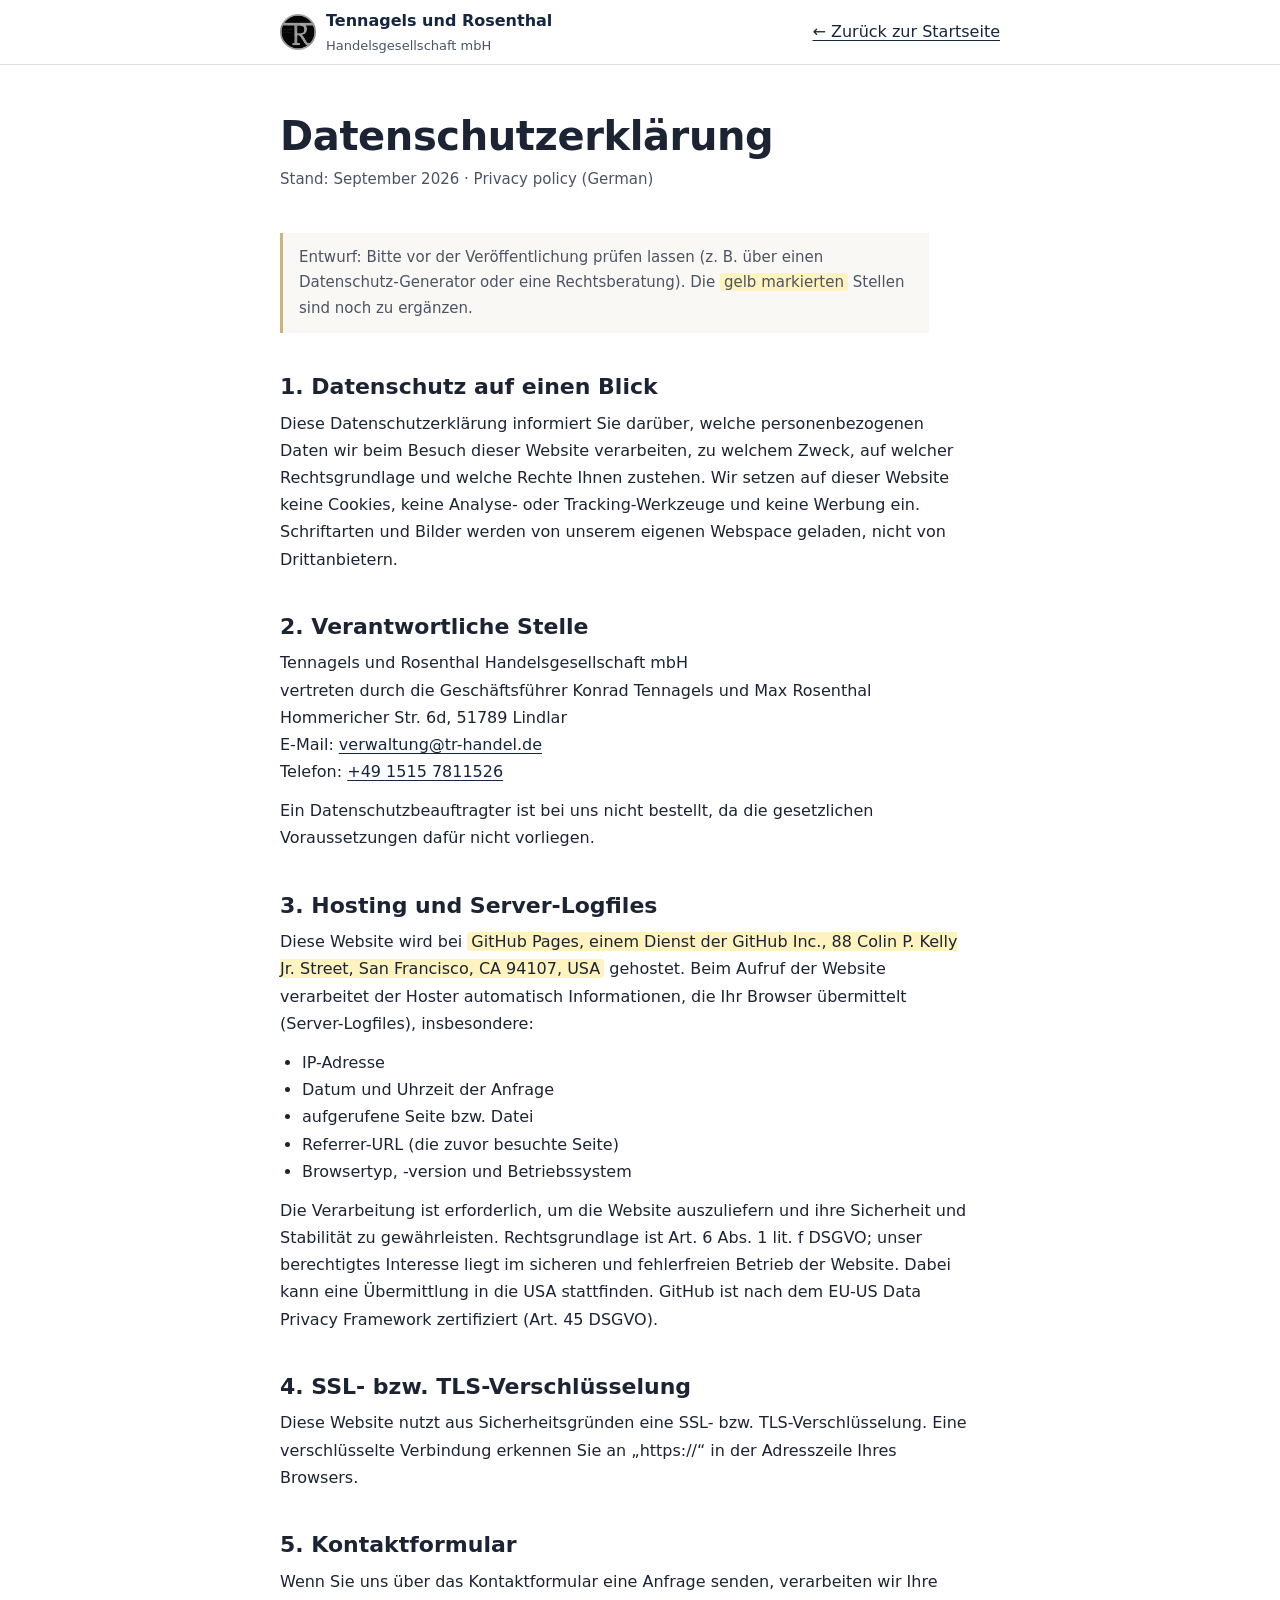
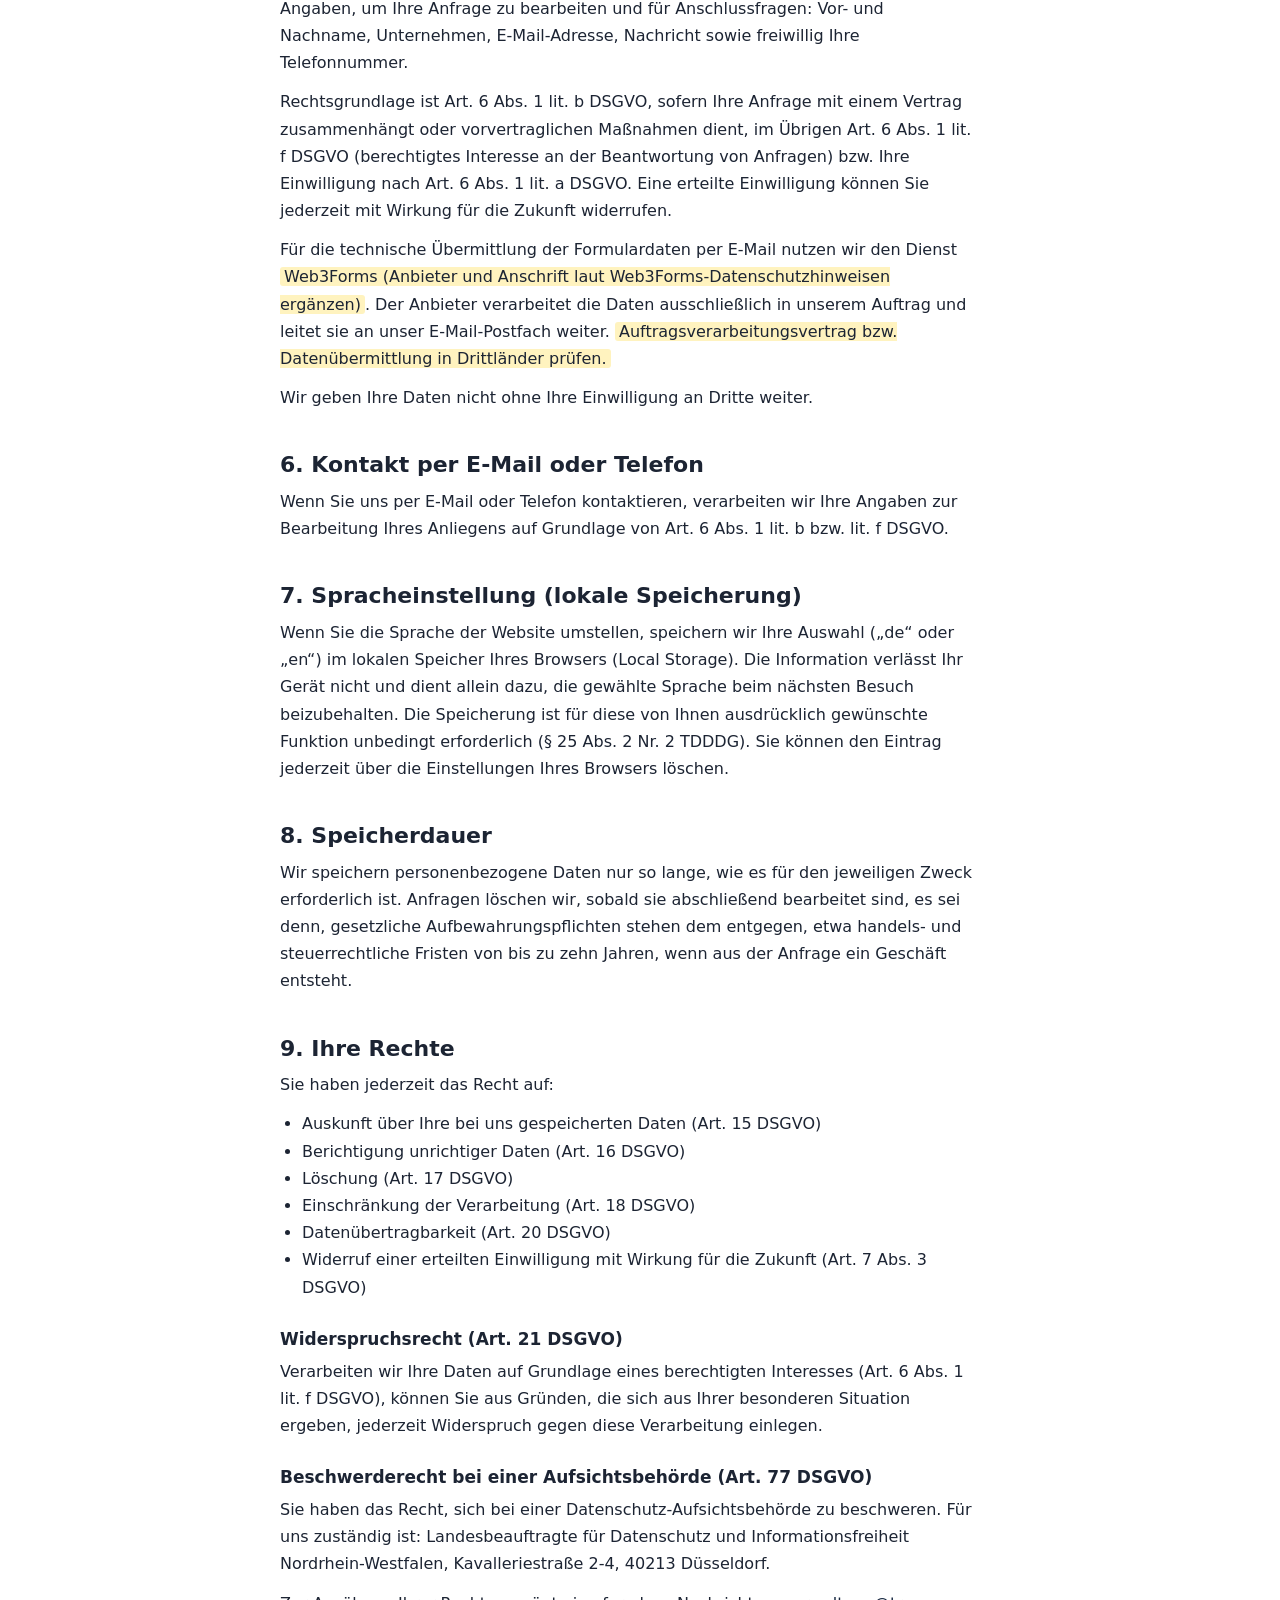
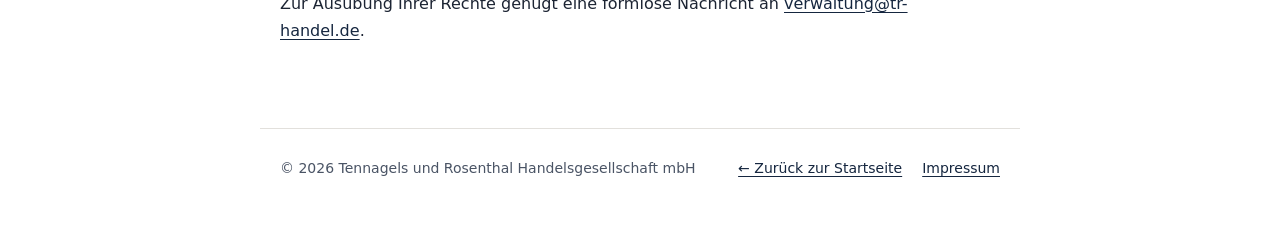
==== datenschutz.html @ ce82dd79 "T&R" ====
<!doctype html>
<html lang="de">
<head>
  <meta charset="utf-8">
  <meta name="viewport" content="width=device-width, initial-scale=1">
  <title>Datenschutzerklärung | Tennagels und Rosenthal Handelsgesellschaft mbH</title>
  <meta name="robots" content="noindex, follow">
  <link rel="icon" href="assets/favicon.png" type="image/png">
  <style>
    /* Schlichte Rechtsseiten (Impressum / Datenschutz) */

    :root { --text: #1c2433; --muted: #4a5465; --line: #e2e0dc; --link: #15263f; --focus: #15263f; --todo: #fff3bf; color-scheme: light; }
    *, *::before, *::after { box-sizing: border-box; }
    [hidden] { display: none !important; }
    body { margin: 0; font-family: system-ui, -apple-system, "Segoe UI", Roboto, Arial, sans-serif; font-size: 1rem; line-height: 1.7; color: var(--text); background: #fff; }
    a { color: var(--link); text-underline-offset: 3px; }
    :focus-visible { outline: 3px solid var(--focus); outline-offset: 3px; border-radius: 3px; }
    ::selection { background: #c9b38a; color: #0c1626; }

    .skip-link { position: absolute; left: 16px; top: -60px; padding: 10px 16px; background: #15263f; color: #fff; border-radius: 6px; font-weight: 600; }
    .skip-link:focus { top: 12px; }

    .bar { border-bottom: 1px solid var(--line); }
    .bar__inner, main, .foot { max-width: 760px; margin: 0 auto; padding-inline: 20px; }
    .bar__inner { display: flex; align-items: center; justify-content: space-between; gap: 16px; min-height: 64px; flex-wrap: wrap; }
    .bar__name { display: inline-flex; align-items: center; gap: 10px; font-weight: 600; text-decoration: none; }
    .bar__logo { width: 36px; height: 36px; flex: none; }
    .bar__name small { display: block; font-weight: 400; font-size: .8125rem; color: var(--muted); }
    .back { display: inline-flex; align-items: center; min-height: 44px; font-weight: 500; }

    main { padding-block: 48px 72px; }
    h1 { font-size: clamp(1.875rem, 4vw, 2.5rem); line-height: 1.15; margin: 0 0 8px; letter-spacing: -.01em; }
    .stand { color: var(--muted); margin: 0 0 40px; font-size: .9375rem; }
    h2 { font-size: 1.375rem; line-height: 1.3; margin: 40px 0 8px; } /* KI-Check 13: klarer Abstand zur Zwischenüberschrift */
    h3 { font-size: 1.0625rem; margin: 24px 0 4px; }
    p, ul { margin: 0 0 12px; }
    main p, main li, main address { max-width: 68ch; } /* KI-Check 13 */
    ul { padding-left: 22px; }
    address { font-style: normal; margin-bottom: 12px; }
    .todo { background: var(--todo); padding: 0 4px; border-radius: 3px; }
    .note { border-left: 3px solid #c9b38a; background: #faf8f4; padding: 12px 16px; margin: 0 0 32px; font-size: .9375rem; color: var(--muted); }

    .foot { border-top: 1px solid var(--line); padding-block: 24px 40px; font-size: .875rem; color: var(--muted); display: flex; gap: 12px 20px; flex-wrap: wrap; align-items: center; justify-content: space-between; }
    .foot__nav { display: flex; gap: 4px 20px; flex-wrap: wrap; }
    .foot__nav a { display: inline-flex; align-items: center; min-height: 32px; }
  </style>
</head>
<body>
  <a class="skip-link" href="#main">Zum Inhalt springen</a>
  <header class="bar">
    <div class="bar__inner">
      <a class="bar__name" href="index.html"><img class="bar__logo" src="assets/logo-256.webp" width="36" height="36" alt=""><span>Tennagels und Rosenthal<small>Handelsgesellschaft&nbsp;mbH</small></span></a>
      <a class="back" href="index.html">← Zurück zur Startseite</a>
    </div>
  </header>

  <main id="main">
    <h1>Datenschutzerklärung</h1>
    <p class="stand">Stand: September 2026 · <span lang="en">Privacy policy (German)</span></p>

    <!-- ENTWURF: vor Veröffentlichung prüfen lassen, gelbe Stellen ergänzen, Box entfernen -->
    <p class="note">Entwurf: Bitte vor der Veröffentlichung prüfen lassen (z.&nbsp;B. über einen Datenschutz-Generator oder eine Rechtsberatung). Die <span class="todo">gelb markierten</span> Stellen sind noch zu ergänzen.</p>

    <h2>1. Datenschutz auf einen Blick</h2>
    <p>Diese Datenschutzerklärung informiert Sie darüber, welche personenbezogenen Daten wir beim Besuch dieser Website verarbeiten, zu welchem Zweck, auf welcher Rechtsgrundlage und welche Rechte Ihnen zustehen. Wir setzen auf dieser Website keine Cookies, keine Analyse- oder Tracking-Werkzeuge und keine Werbung ein. Schriftarten und Bilder werden von unserem eigenen Webspace geladen, nicht von Drittanbietern.</p>

    <h2>2. Verantwortliche Stelle</h2>
    <address>
      Tennagels und Rosenthal Handelsgesellschaft&nbsp;mbH<br>
      vertreten durch die Geschäftsführer Konrad Tennagels und Max Rosenthal<br>
      Hommericher Str. 6d, 51789 Lindlar<br>
      E-Mail: <a href="mailto:verwaltung@tr-handel.de">verwaltung@tr-handel.de</a><br>
      Telefon: <a href="tel:+4915157811526">+49 1515 7811526</a>
    </address>
    <p>Ein Datenschutzbeauftragter ist bei uns nicht bestellt, da die gesetzlichen Voraussetzungen dafür nicht vorliegen.</p>

    <h2>3. Hosting und Server-Logfiles</h2>
    <!-- Bei Umzug auf eigenen Webspace: Anbieter hier austauschen -->
    <p>Diese Website wird bei <span class="todo">GitHub Pages, einem Dienst der GitHub Inc., 88 Colin P. Kelly Jr. Street, San Francisco, CA 94107, USA</span> gehostet. Beim Aufruf der Website verarbeitet der Hoster automatisch Informationen, die Ihr Browser übermittelt (Server-Logfiles), insbesondere:</p>
    <ul>
      <li>IP-Adresse</li>
      <li>Datum und Uhrzeit der Anfrage</li>
      <li>aufgerufene Seite bzw. Datei</li>
      <li>Referrer-URL (die zuvor besuchte Seite)</li>
      <li>Browsertyp, -version und Betriebssystem</li>
    </ul>
    <p>Die Verarbeitung ist erforderlich, um die Website auszuliefern und ihre Sicherheit und Stabilität zu gewährleisten. Rechtsgrundlage ist Art. 6 Abs. 1 lit. f DSGVO; unser berechtigtes Interesse liegt im sicheren und fehlerfreien Betrieb der Website. Dabei kann eine Übermittlung in die USA stattfinden. GitHub ist nach dem EU-US Data Privacy Framework zertifiziert (Art. 45 DSGVO).</p>

    <h2>4. SSL- bzw. TLS-Verschlüsselung</h2>
    <p>Diese Website nutzt aus Sicherheitsgründen eine SSL- bzw. TLS-Verschlüsselung. Eine verschlüsselte Verbindung erkennen Sie an „https://“ in der Adresszeile Ihres Browsers.</p>

    <h2>5. Kontaktformular</h2>
    <p>Wenn Sie uns über das Kontaktformular eine Anfrage senden, verarbeiten wir Ihre Angaben, um Ihre Anfrage zu bearbeiten und für Anschlussfragen: Vor- und Nachname, Unternehmen, E-Mail-Adresse, Nachricht sowie freiwillig Ihre Telefonnummer.</p>
    <p>Rechtsgrundlage ist Art. 6 Abs. 1 lit. b DSGVO, sofern Ihre Anfrage mit einem Vertrag zusammenhängt oder vorvertraglichen Maßnahmen dient, im Übrigen Art. 6 Abs. 1 lit. f DSGVO (berechtigtes Interesse an der Beantwortung von Anfragen) bzw. Ihre Einwilligung nach Art. 6 Abs. 1 lit. a DSGVO. Eine erteilte Einwilligung können Sie jederzeit mit Wirkung für die Zukunft widerrufen.</p>
    <p>Für die technische Übermittlung der Formulardaten per E-Mail nutzen wir den Dienst <span class="todo">Web3Forms (Anbieter und Anschrift laut Web3Forms-Datenschutzhinweisen ergänzen)</span>. Der Anbieter verarbeitet die Daten ausschließlich in unserem Auftrag und leitet sie an unser E-Mail-Postfach weiter. <span class="todo">Auftragsverarbeitungsvertrag bzw. Datenübermittlung in Drittländer prüfen.</span></p>
    <p>Wir geben Ihre Daten nicht ohne Ihre Einwilligung an Dritte weiter.</p>

    <h2>6. Kontakt per E-Mail oder Telefon</h2>
    <p>Wenn Sie uns per E-Mail oder Telefon kontaktieren, verarbeiten wir Ihre Angaben zur Bearbeitung Ihres Anliegens auf Grundlage von Art. 6 Abs. 1 lit. b bzw. lit. f DSGVO.</p>

    <h2>7. Spracheinstellung (lokale Speicherung)</h2>
    <p>Wenn Sie die Sprache der Website umstellen, speichern wir Ihre Auswahl („de“ oder „en“) im lokalen Speicher Ihres Browsers (Local Storage). Die Information verlässt Ihr Gerät nicht und dient allein dazu, die gewählte Sprache beim nächsten Besuch beizubehalten. Die Speicherung ist für diese von Ihnen ausdrücklich gewünschte Funktion unbedingt erforderlich (§ 25 Abs. 2 Nr. 2 TDDDG). Sie können den Eintrag jederzeit über die Einstellungen Ihres Browsers löschen.</p>

    <h2>8. Speicherdauer</h2>
    <p>Wir speichern personenbezogene Daten nur so lange, wie es für den jeweiligen Zweck erforderlich ist. Anfragen löschen wir, sobald sie abschließend bearbeitet sind, es sei denn, gesetzliche Aufbewahrungspflichten stehen dem entgegen, etwa handels- und steuerrechtliche Fristen von bis zu zehn Jahren, wenn aus der Anfrage ein Geschäft entsteht.</p>

    <h2>9. Ihre Rechte</h2>
    <p>Sie haben jederzeit das Recht auf:</p>
    <ul>
      <li>Auskunft über Ihre bei uns gespeicherten Daten (Art. 15 DSGVO)</li>
      <li>Berichtigung unrichtiger Daten (Art. 16 DSGVO)</li>
      <li>Löschung (Art. 17 DSGVO)</li>
      <li>Einschränkung der Verarbeitung (Art. 18 DSGVO)</li>
      <li>Datenübertragbarkeit (Art. 20 DSGVO)</li>
      <li>Widerruf einer erteilten Einwilligung mit Wirkung für die Zukunft (Art. 7 Abs. 3 DSGVO)</li>
    </ul>
    <h3>Widerspruchsrecht (Art. 21 DSGVO)</h3>
    <p>Verarbeiten wir Ihre Daten auf Grundlage eines berechtigten Interesses (Art. 6 Abs. 1 lit. f DSGVO), können Sie aus Gründen, die sich aus Ihrer besonderen Situation ergeben, jederzeit Widerspruch gegen diese Verarbeitung einlegen.</p>
    <h3>Beschwerderecht bei einer Aufsichtsbehörde (Art. 77 DSGVO)</h3>
    <p>Sie haben das Recht, sich bei einer Datenschutz-Aufsichtsbehörde zu beschweren. Für uns zuständig ist: Landesbeauftragte für Datenschutz und Informationsfreiheit Nordrhein-Westfalen, Kavalleriestraße 2-4, 40213 Düsseldorf.</p>
    <p>Zur Ausübung Ihrer Rechte genügt eine formlose Nachricht an <a href="mailto:verwaltung@tr-handel.de">verwaltung@tr-handel.de</a>.</p>
  </main>

  <footer class="foot">
    <span>© 2026 Tennagels und Rosenthal Handelsgesellschaft&nbsp;mbH</span>
    <nav class="foot__nav" aria-label="Weitere Seiten">
      <a href="index.html">← Zurück zur Startseite</a>
      <a href="impressum.html">Impressum</a>
    </nav>
  </footer>
</body>
</html>
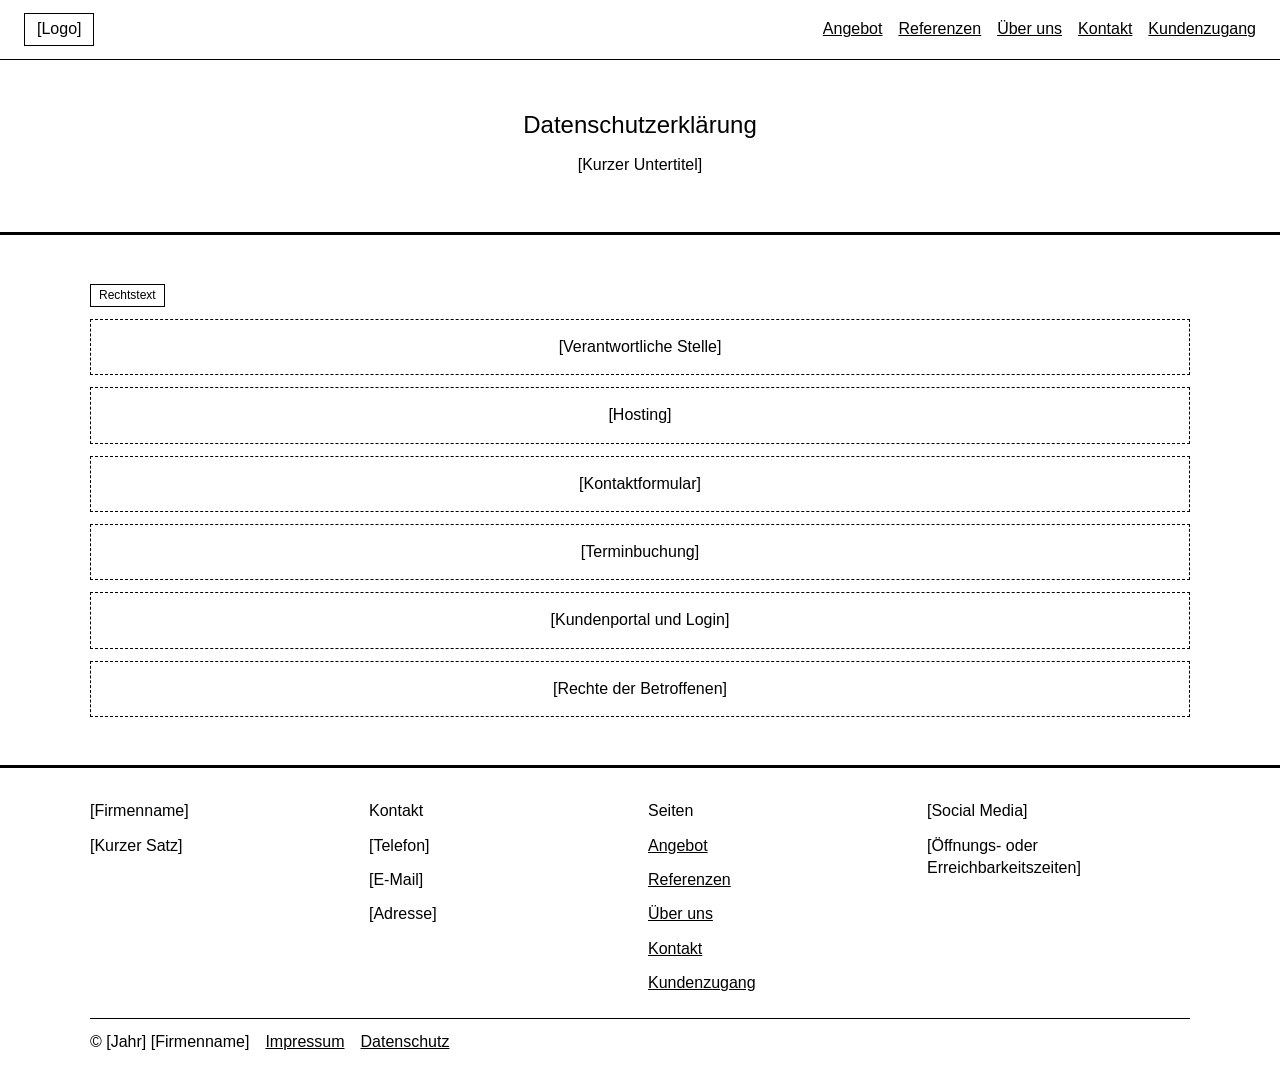
==== commit f5a1c77a: "eigene Website test" ====
--- a/datenschutz.html
+++ b/datenschutz.html
@@ -1,132 +1,43 @@
 <!doctype html>
 <html lang="de">
 <head>
-  <meta charset="utf-8">
-  <meta name="viewport" content="width=device-width, initial-scale=1">
-  <title>Datenschutzerklärung | Tennagels und Rosenthal Handelsgesellschaft mbH</title>
-  <meta name="robots" content="noindex, follow">
-  <link rel="icon" href="assets/favicon.png" type="image/png">
-  <style>
-    /* Schlichte Rechtsseiten (Impressum / Datenschutz) */
-
-    :root { --text: #1c2433; --muted: #4a5465; --line: #e2e0dc; --link: #15263f; --focus: #15263f; --todo: #fff3bf; color-scheme: light; }
-    *, *::before, *::after { box-sizing: border-box; }
-    [hidden] { display: none !important; }
-    body { margin: 0; font-family: system-ui, -apple-system, "Segoe UI", Roboto, Arial, sans-serif; font-size: 1rem; line-height: 1.7; color: var(--text); background: #fff; }
-    a { color: var(--link); text-underline-offset: 3px; }
-    :focus-visible { outline: 3px solid var(--focus); outline-offset: 3px; border-radius: 3px; }
-    ::selection { background: #c9b38a; color: #0c1626; }
-
-    .skip-link { position: absolute; left: 16px; top: -60px; padding: 10px 16px; background: #15263f; color: #fff; border-radius: 6px; font-weight: 600; }
-    .skip-link:focus { top: 12px; }
-
-    .bar { border-bottom: 1px solid var(--line); }
-    .bar__inner, main, .foot { max-width: 760px; margin: 0 auto; padding-inline: 20px; }
-    .bar__inner { display: flex; align-items: center; justify-content: space-between; gap: 16px; min-height: 64px; flex-wrap: wrap; }
-    .bar__name { display: inline-flex; align-items: center; gap: 10px; font-weight: 600; text-decoration: none; }
-    .bar__logo { width: 36px; height: 36px; flex: none; }
-    .bar__name small { display: block; font-weight: 400; font-size: .8125rem; color: var(--muted); }
-    .back { display: inline-flex; align-items: center; min-height: 44px; font-weight: 500; }
-
-    main { padding-block: 48px 72px; }
-    h1 { font-size: clamp(1.875rem, 4vw, 2.5rem); line-height: 1.15; margin: 0 0 8px; letter-spacing: -.01em; }
-    .stand { color: var(--muted); margin: 0 0 40px; font-size: .9375rem; }
-    h2 { font-size: 1.375rem; line-height: 1.3; margin: 40px 0 8px; } /* KI-Check 13: klarer Abstand zur Zwischenüberschrift */
-    h3 { font-size: 1.0625rem; margin: 24px 0 4px; }
-    p, ul { margin: 0 0 12px; }
-    main p, main li, main address { max-width: 68ch; } /* KI-Check 13 */
-    ul { padding-left: 22px; }
-    address { font-style: normal; margin-bottom: 12px; }
-    .todo { background: var(--todo); padding: 0 4px; border-radius: 3px; }
-    .note { border-left: 3px solid #c9b38a; background: #faf8f4; padding: 12px 16px; margin: 0 0 32px; font-size: .9375rem; color: var(--muted); }
-
-    .foot { border-top: 1px solid var(--line); padding-block: 24px 40px; font-size: .875rem; color: var(--muted); display: flex; gap: 12px 20px; flex-wrap: wrap; align-items: center; justify-content: space-between; }
-    .foot__nav { display: flex; gap: 4px 20px; flex-wrap: wrap; }
-    .foot__nav a { display: inline-flex; align-items: center; min-height: 32px; }
-  </style>
+<meta charset="utf-8">
+<meta name="viewport" content="width=device-width, initial-scale=1">
+<title>Datenschutz | [Firmenname]</title>
+<meta name="description" content="[Platzhalter Beschreibung]">
+<link rel="stylesheet" href="style.css">
 </head>
 <body>
-  <a class="skip-link" href="#main">Zum Inhalt springen</a>
-  <header class="bar">
-    <div class="bar__inner">
-      <a class="bar__name" href="index.html"><img class="bar__logo" src="assets/logo-256.webp" width="36" height="36" alt=""><span>Tennagels und Rosenthal<small>Handelsgesellschaft&nbsp;mbH</small></span></a>
-      <a class="back" href="index.html">← Zurück zur Startseite</a>
-    </div>
-  </header>
+<header class="kopf">
+  <a class="logo" href="index.html">[Logo]</a>
+  <nav><a href="angebot.html">Angebot</a><a href="referenzen.html">Referenzen</a><a href="ueber-uns.html">Über uns</a><a href="index.html#kontakt">Kontakt</a><a href="kundenzugang.html">Kundenzugang</a></nav>
+</header>
+<main>
 
-  <main id="main">
-    <h1>Datenschutzerklärung</h1>
-    <p class="stand">Stand: September 2026 · <span lang="en">Privacy policy (German)</span></p>
+<section class="seitenkopf"><h1>Datenschutzerklärung</h1><p>[Kurzer Untertitel]</p></section>
+<section class="abschnitt"><div class="innen"><div class="etikett">Rechtstext</div><div class="stapel">
+  <div class="ph">[Verantwortliche Stelle]</div>
+  <div class="ph">[Hosting]</div>
+  <div class="ph">[Kontaktformular]</div>
+  <div class="ph">[Terminbuchung]</div>
+  <div class="ph">[Kundenportal und Login]</div>
+  <div class="ph">[Rechte der Betroffenen]</div>
+</div></div></section>
 
-    <!-- ENTWURF: vor Veröffentlichung prüfen lassen, gelbe Stellen ergänzen, Box entfernen -->
-    <p class="note">Entwurf: Bitte vor der Veröffentlichung prüfen lassen (z.&nbsp;B. über einen Datenschutz-Generator oder eine Rechtsberatung). Die <span class="todo">gelb markierten</span> Stellen sind noch zu ergänzen.</p>
+</main>
+<footer class="fuss">
+  <div class="innen raster r4">
+    <div class="stapel"><div>[Firmenname]</div><div>[Kurzer Satz]</div></div>
+    <div class="stapel"><div>Kontakt</div><div>[Telefon]</div><div>[E-Mail]</div><div>[Adresse]</div></div>
+    <div class="stapel"><div>Seiten</div><div><a href="angebot.html">Angebot</a></div><div><a href="referenzen.html">Referenzen</a></div><div><a href="ueber-uns.html">Über uns</a></div><div><a href="index.html#kontakt">Kontakt</a></div><div><a href="kundenzugang.html">Kundenzugang</a></div></div>
+    <div class="stapel"><div>[Social Media]</div><div>[Öffnungs- oder Erreichbarkeitszeiten]</div></div>
+  </div>
+  <div class="innen unten">
+    <span>© [Jahr] [Firmenname]</span>
+    <a href="impressum.html">Impressum</a>
+    <a href="datenschutz.html">Datenschutz</a>
+  </div>
+</footer>
 
-    <h2>1. Datenschutz auf einen Blick</h2>
-    <p>Diese Datenschutzerklärung informiert Sie darüber, welche personenbezogenen Daten wir beim Besuch dieser Website verarbeiten, zu welchem Zweck, auf welcher Rechtsgrundlage und welche Rechte Ihnen zustehen. Wir setzen auf dieser Website keine Cookies, keine Analyse- oder Tracking-Werkzeuge und keine Werbung ein. Schriftarten und Bilder werden von unserem eigenen Webspace geladen, nicht von Drittanbietern.</p>
-
-    <h2>2. Verantwortliche Stelle</h2>
-    <address>
-      Tennagels und Rosenthal Handelsgesellschaft&nbsp;mbH<br>
-      vertreten durch die Geschäftsführer Konrad Tennagels und Max Rosenthal<br>
-      Hommericher Str. 6d, 51789 Lindlar<br>
-      E-Mail: <a href="mailto:verwaltung@tr-handel.de">verwaltung@tr-handel.de</a><br>
-      Telefon: <a href="tel:+4915157811526">+49 1515 7811526</a>
-    </address>
-    <p>Ein Datenschutzbeauftragter ist bei uns nicht bestellt, da die gesetzlichen Voraussetzungen dafür nicht vorliegen.</p>
-
-    <h2>3. Hosting und Server-Logfiles</h2>
-    <!-- Bei Umzug auf eigenen Webspace: Anbieter hier austauschen -->
-    <p>Diese Website wird bei <span class="todo">GitHub Pages, einem Dienst der GitHub Inc., 88 Colin P. Kelly Jr. Street, San Francisco, CA 94107, USA</span> gehostet. Beim Aufruf der Website verarbeitet der Hoster automatisch Informationen, die Ihr Browser übermittelt (Server-Logfiles), insbesondere:</p>
-    <ul>
-      <li>IP-Adresse</li>
-      <li>Datum und Uhrzeit der Anfrage</li>
-      <li>aufgerufene Seite bzw. Datei</li>
-      <li>Referrer-URL (die zuvor besuchte Seite)</li>
-      <li>Browsertyp, -version und Betriebssystem</li>
-    </ul>
-    <p>Die Verarbeitung ist erforderlich, um die Website auszuliefern und ihre Sicherheit und Stabilität zu gewährleisten. Rechtsgrundlage ist Art. 6 Abs. 1 lit. f DSGVO; unser berechtigtes Interesse liegt im sicheren und fehlerfreien Betrieb der Website. Dabei kann eine Übermittlung in die USA stattfinden. GitHub ist nach dem EU-US Data Privacy Framework zertifiziert (Art. 45 DSGVO).</p>
-
-    <h2>4. SSL- bzw. TLS-Verschlüsselung</h2>
-    <p>Diese Website nutzt aus Sicherheitsgründen eine SSL- bzw. TLS-Verschlüsselung. Eine verschlüsselte Verbindung erkennen Sie an „https://“ in der Adresszeile Ihres Browsers.</p>
-
-    <h2>5. Kontaktformular</h2>
-    <p>Wenn Sie uns über das Kontaktformular eine Anfrage senden, verarbeiten wir Ihre Angaben, um Ihre Anfrage zu bearbeiten und für Anschlussfragen: Vor- und Nachname, Unternehmen, E-Mail-Adresse, Nachricht sowie freiwillig Ihre Telefonnummer.</p>
-    <p>Rechtsgrundlage ist Art. 6 Abs. 1 lit. b DSGVO, sofern Ihre Anfrage mit einem Vertrag zusammenhängt oder vorvertraglichen Maßnahmen dient, im Übrigen Art. 6 Abs. 1 lit. f DSGVO (berechtigtes Interesse an der Beantwortung von Anfragen) bzw. Ihre Einwilligung nach Art. 6 Abs. 1 lit. a DSGVO. Eine erteilte Einwilligung können Sie jederzeit mit Wirkung für die Zukunft widerrufen.</p>
-    <p>Für die technische Übermittlung der Formulardaten per E-Mail nutzen wir den Dienst <span class="todo">Web3Forms (Anbieter und Anschrift laut Web3Forms-Datenschutzhinweisen ergänzen)</span>. Der Anbieter verarbeitet die Daten ausschließlich in unserem Auftrag und leitet sie an unser E-Mail-Postfach weiter. <span class="todo">Auftragsverarbeitungsvertrag bzw. Datenübermittlung in Drittländer prüfen.</span></p>
-    <p>Wir geben Ihre Daten nicht ohne Ihre Einwilligung an Dritte weiter.</p>
-
-    <h2>6. Kontakt per E-Mail oder Telefon</h2>
-    <p>Wenn Sie uns per E-Mail oder Telefon kontaktieren, verarbeiten wir Ihre Angaben zur Bearbeitung Ihres Anliegens auf Grundlage von Art. 6 Abs. 1 lit. b bzw. lit. f DSGVO.</p>
-
-    <h2>7. Spracheinstellung (lokale Speicherung)</h2>
-    <p>Wenn Sie die Sprache der Website umstellen, speichern wir Ihre Auswahl („de“ oder „en“) im lokalen Speicher Ihres Browsers (Local Storage). Die Information verlässt Ihr Gerät nicht und dient allein dazu, die gewählte Sprache beim nächsten Besuch beizubehalten. Die Speicherung ist für diese von Ihnen ausdrücklich gewünschte Funktion unbedingt erforderlich (§ 25 Abs. 2 Nr. 2 TDDDG). Sie können den Eintrag jederzeit über die Einstellungen Ihres Browsers löschen.</p>
-
-    <h2>8. Speicherdauer</h2>
-    <p>Wir speichern personenbezogene Daten nur so lange, wie es für den jeweiligen Zweck erforderlich ist. Anfragen löschen wir, sobald sie abschließend bearbeitet sind, es sei denn, gesetzliche Aufbewahrungspflichten stehen dem entgegen, etwa handels- und steuerrechtliche Fristen von bis zu zehn Jahren, wenn aus der Anfrage ein Geschäft entsteht.</p>
-
-    <h2>9. Ihre Rechte</h2>
-    <p>Sie haben jederzeit das Recht auf:</p>
-    <ul>
-      <li>Auskunft über Ihre bei uns gespeicherten Daten (Art. 15 DSGVO)</li>
-      <li>Berichtigung unrichtiger Daten (Art. 16 DSGVO)</li>
-      <li>Löschung (Art. 17 DSGVO)</li>
-      <li>Einschränkung der Verarbeitung (Art. 18 DSGVO)</li>
-      <li>Datenübertragbarkeit (Art. 20 DSGVO)</li>
-      <li>Widerruf einer erteilten Einwilligung mit Wirkung für die Zukunft (Art. 7 Abs. 3 DSGVO)</li>
-    </ul>
-    <h3>Widerspruchsrecht (Art. 21 DSGVO)</h3>
-    <p>Verarbeiten wir Ihre Daten auf Grundlage eines berechtigten Interesses (Art. 6 Abs. 1 lit. f DSGVO), können Sie aus Gründen, die sich aus Ihrer besonderen Situation ergeben, jederzeit Widerspruch gegen diese Verarbeitung einlegen.</p>
-    <h3>Beschwerderecht bei einer Aufsichtsbehörde (Art. 77 DSGVO)</h3>
-    <p>Sie haben das Recht, sich bei einer Datenschutz-Aufsichtsbehörde zu beschweren. Für uns zuständig ist: Landesbeauftragte für Datenschutz und Informationsfreiheit Nordrhein-Westfalen, Kavalleriestraße 2-4, 40213 Düsseldorf.</p>
-    <p>Zur Ausübung Ihrer Rechte genügt eine formlose Nachricht an <a href="mailto:verwaltung@tr-handel.de">verwaltung@tr-handel.de</a>.</p>
-  </main>
-
-  <footer class="foot">
-    <span>© 2026 Tennagels und Rosenthal Handelsgesellschaft&nbsp;mbH</span>
-    <nav class="foot__nav" aria-label="Weitere Seiten">
-      <a href="index.html">← Zurück zur Startseite</a>
-      <a href="impressum.html">Impressum</a>
-    </nav>
-  </footer>
 </body>
 </html>
--- a/style.css
+++ b/style.css
@@ -0,0 +1,55 @@
+/* Wireframe: nur Schwarz, Weiß und Rahmen. Noch kein Design. */
+* { box-sizing: border-box; }
+html { scroll-behavior: smooth; }
+body { margin: 0; font-family: Arial, sans-serif; font-size: 16px; line-height: 1.4; color: #000; background: #fff; }
+a { color: #000; }
+h1, h2, h3 { margin: 0 0 12px; font-weight: normal; }
+p { margin: 0 0 8px; }
+
+/* Kopfzeile */
+.kopf { position: sticky; top: 0; z-index: 10; background: #fff; height: 60px; display: flex; align-items: center; justify-content: space-between; gap: 16px; padding: 0 24px; border-bottom: 1px solid #000; }
+.kopf nav { display: flex; flex-wrap: wrap; gap: 16px; }
+.logo { border: 1px solid #000; padding: 4px 12px; text-decoration: none; }
+
+/* Hero: füllt den Bildschirm unter der Kopfzeile, unten schwarzer Strich */
+.hero { height: calc(100svh - 60px); min-height: 360px; display: flex; flex-direction: column; align-items: center; justify-content: center; gap: 24px; border-bottom: 3px solid #000; text-align: center; padding: 24px; }
+.hero h1 { font-size: 40px; }
+
+/* Abschnitte */
+.abschnitt { padding: 48px 24px; border-bottom: 1px solid #000; scroll-margin-top: 60px; }
+.abschnitt:last-of-type { border-bottom: 0; }
+.innen { max-width: 1100px; margin: 0 auto; }
+.etikett { display: inline-block; border: 1px solid #000; padding: 2px 8px; font-size: 12px; margin-bottom: 12px; }
+.seitenkopf { padding: 48px 24px; border-bottom: 3px solid #000; text-align: center; }
+
+/* Platzhalter */
+.ph { border: 1px dashed #000; padding: 16px; text-align: center; }
+.bild { border: 1px solid #000; min-height: 160px; display: flex; align-items: center; justify-content: center; }
+.box { border: 1px solid #000; padding: 16px; }
+.stapel > * + * { margin-top: 12px; }
+
+/* Raster */
+.raster { display: grid; gap: 16px; }
+.r2 { grid-template-columns: repeat(2, 1fr); }
+.r3 { grid-template-columns: repeat(3, 1fr); }
+.r4 { grid-template-columns: repeat(4, 1fr); }
+@media (max-width: 800px) { .r2, .r3, .r4 { grid-template-columns: 1fr; } .kopf { height: auto; padding: 12px 24px; flex-wrap: wrap; } .hero { height: auto; min-height: calc(100svh - 100px); } }
+
+/* Formulare: nur Rahmen */
+label { display: block; margin-bottom: 4px; }
+input, textarea, select, button { font: inherit; color: #000; background: #fff; border: 1px solid #000; border-radius: 0; padding: 8px; }
+input, textarea, select { width: 100%; }
+textarea { min-height: 100px; }
+button, .knopf { cursor: pointer; display: inline-block; text-decoration: none; padding: 8px 16px; border: 1px solid #000; }
+.formular { display: grid; gap: 12px; max-width: 600px; }
+
+/* Tabellen im Portal */
+table { width: 100%; border-collapse: collapse; }
+th, td { border: 1px solid #000; padding: 6px 8px; text-align: left; vertical-align: top; }
+.hinweis { border: 1px dashed #000; padding: 8px 12px; font-size: 14px; }
+.leer { font-style: italic; }
+[hidden] { display: none !important; }
+
+/* Fußzeile */
+.fuss { border-top: 3px solid #000; padding: 32px 24px; }
+.fuss .unten { margin-top: 24px; padding-top: 12px; border-top: 1px solid #000; display: flex; flex-wrap: wrap; gap: 16px; }
